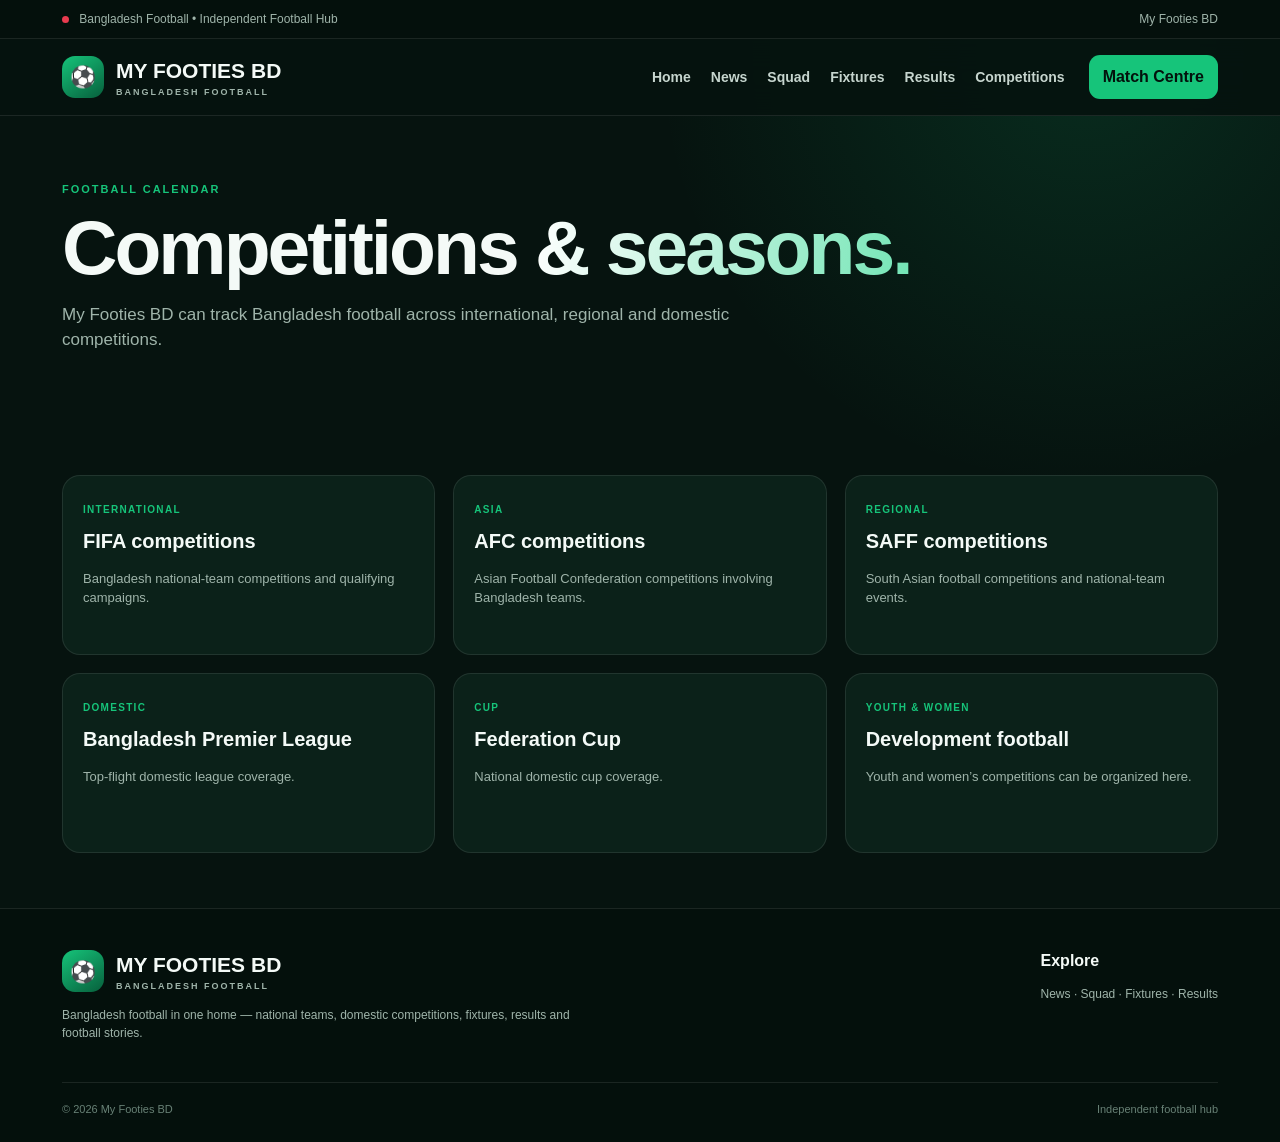
==== competitions.html @ de596341 "Add files via upload" ====
<!DOCTYPE html>
<html lang="en">
<head>
<meta charset="UTF-8">
<meta name="viewport" content="width=device-width, initial-scale=1.0">
<title>Competitions | My Footies BD</title>
<meta name="description" content="Bangladesh football competitions and seasons.">
<meta name="robots" content="index,follow,max-image-preview:large">
<link rel="canonical" href="https://myfootiesbd.github.io/">
<link rel="stylesheet" href="styles.css">
</head>
<body>
<div class="top"><div class="wrap topin"><span><i class="dot"></i> Bangladesh Football • Independent Football Hub</span><span>My Footies BD</span></div></div>
<header><div class="wrap nav">
<a class="logo" href="index.html"><span class="mark">⚽</span><span>MY FOOTIES BD<small>BANGLADESH FOOTBALL</small></span></a>
<nav class="navlinks"><a href="index.html">Home</a><a href="news.html">News</a><a href="squad.html">Squad</a><a href="fixtures.html">Fixtures</a><a href="results.html">Results</a><a href="competitions.html">Competitions</a></nav>
<a class="cta" href="fixtures.html">Match Centre</a>
</div></header>

<main><section class="hero"><div class="wrap"><div class="kicker">Football Calendar</div><h1>Competitions <span class="grad">& seasons.</span></h1><p>My Footies BD can track Bangladesh football across international, regional and domestic competitions.</p></div></section>
<section><div class="wrap"><div class="grid3">
<div class="card"><span class="tag">International</span><h3>FIFA competitions</h3><p>Bangladesh national-team competitions and qualifying campaigns.</p></div>
<div class="card"><span class="tag">Asia</span><h3>AFC competitions</h3><p>Asian Football Confederation competitions involving Bangladesh teams.</p></div>
<div class="card"><span class="tag">Regional</span><h3>SAFF competitions</h3><p>South Asian football competitions and national-team events.</p></div>
<div class="card"><span class="tag">Domestic</span><h3>Bangladesh Premier League</h3><p>Top-flight domestic league coverage.</p></div>
<div class="card"><span class="tag">Cup</span><h3>Federation Cup</h3><p>National domestic cup coverage.</p></div>
<div class="card"><span class="tag">Youth & Women</span><h3>Development football</h3><p>Youth and women’s competitions can be organized here.</p></div>
</div></div></section></main>

<footer><div class="wrap"><div class="foot"><div><div class="logo"><span class="mark">⚽</span><span>MY FOOTIES BD<small>BANGLADESH FOOTBALL</small></span></div><p>Bangladesh football in one home — national teams, domestic competitions, fixtures, results and football stories.</p></div><div><b>Explore</b><p><a href="news.html">News</a> · <a href="squad.html">Squad</a> · <a href="fixtures.html">Fixtures</a> · <a href="results.html">Results</a></p></div></div><div class="copy"><span>© 2026 My Footies BD</span><span>Independent football hub</span></div></div></footer>
</body></html>
---- styles.css ----
:root{--bg:#06130f;--panel:#0b2119;--text:#f4faf7;--muted:#9fb4aa;--green:#16c47a;--red:#e83b4f;--line:rgba(255,255,255,.09);--max:1200px}
*{box-sizing:border-box}html{scroll-behavior:smooth}body{margin:0;background:radial-gradient(circle at 85% 5%,rgba(22,196,122,.14),transparent 28%),var(--bg);color:var(--text);font-family:Inter,Segoe UI,Arial,sans-serif;line-height:1.5}a{color:inherit;text-decoration:none}.wrap{max-width:var(--max);margin:auto;padding:0 22px}
.top{border-bottom:1px solid var(--line);background:#04100c}.topin{height:38px;display:flex;align-items:center;justify-content:space-between;font-size:12px;color:var(--muted)}.dot{display:inline-block;width:7px;height:7px;border-radius:50%;background:var(--red);margin-right:7px}
header{position:sticky;top:0;z-index:20;background:rgba(6,19,15,.92);backdrop-filter:blur(16px);border-bottom:1px solid var(--line)}.nav{min-height:76px;display:flex;align-items:center;gap:24px}.logo{display:flex;align-items:center;gap:12px;font-weight:900;font-size:21px}.mark{width:42px;height:42px;border-radius:13px;background:linear-gradient(145deg,var(--green),#075f3c);display:grid;place-items:center}.logo small{display:block;color:var(--muted);font-size:9px;letter-spacing:2px}.navlinks{margin-left:auto;display:flex;gap:20px;color:#c6d5ce;font-size:14px;font-weight:700;flex-wrap:wrap}.navlinks a:hover{color:#fff}.cta{background:var(--green);color:#03120c;padding:10px 14px;border-radius:11px;font-weight:900}
.hero{padding:65px 0 50px}.hero h1{font-size:clamp(44px,6vw,78px);line-height:.97;letter-spacing:-3px;margin:12px 0 18px}.grad{background:linear-gradient(100deg,#fff,#73e5b5);-webkit-background-clip:text;background-clip:text;color:transparent}.kicker,.eyebrow{color:var(--green);font-size:11px;font-weight:900;letter-spacing:2px;text-transform:uppercase}.hero p{max-width:700px;color:var(--muted);font-size:17px}.buttons{display:flex;gap:12px;flex-wrap:wrap;margin-top:26px}.btn{display:inline-block;padding:12px 17px;border-radius:12px;border:1px solid var(--line);font-weight:800;background:#0d261d}.btn.primary{background:var(--green);color:#03120c;border-color:var(--green)}
.ticker{background:#0b2119;border-block:1px solid var(--line)}.tickin{display:flex;align-items:center;gap:14px;min-height:44px;font-size:13px}.breaking{background:var(--red);padding:6px 9px;border-radius:7px;font-size:10px;font-weight:900;letter-spacing:1px}.ticktext{color:#bcd0c6}
section{padding:55px 0}.sectionhead{display:flex;justify-content:space-between;align-items:end;margin-bottom:22px}.sectionhead h2{margin:4px 0 0;font-size:30px}.muted{color:var(--muted)}.grid3{display:grid;grid-template-columns:repeat(3,1fr);gap:18px}.grid2{display:grid;grid-template-columns:repeat(2,1fr);gap:18px}
.card,.panel{background:#0b2119;border:1px solid var(--line);border-radius:18px;padding:20px}.card{min-height:180px}.card h3{margin:6px 0 8px;font-size:20px}.card p{color:var(--muted);font-size:13px}.tag{display:inline-block;color:var(--green);font-size:10px;letter-spacing:1.3px;font-weight:900;text-transform:uppercase}
.tablewrap{overflow:auto;border:1px solid var(--line);border-radius:18px}.table{width:100%;border-collapse:collapse;min-width:650px;background:#0b2119}.table th,.table td{padding:14px 16px;text-align:left;border-bottom:1px solid var(--line);font-size:13px}.table th{color:#8fe9c1;font-size:10px;letter-spacing:1px;text-transform:uppercase}.table tr:last-child td{border-bottom:0}
.players{display:grid;grid-template-columns:repeat(4,1fr);gap:15px}.player{background:#0b2119;border:1px solid var(--line);border-radius:16px;padding:16px}.playerpic{height:150px;border-radius:12px;background:linear-gradient(145deg,#123e2d,#06150f);display:grid;place-items:center;font-size:48px;margin-bottom:12px}.player b{font-size:16px}.player small{display:block;color:var(--muted);margin-top:4px}
footer{padding:40px 0 25px;border-top:1px solid var(--line);background:#04100c}.foot{display:flex;justify-content:space-between;gap:30px}.foot p{color:var(--muted);font-size:12px;max-width:520px}.copy{margin-top:28px;padding-top:18px;border-top:1px solid var(--line);color:#688176;font-size:11px;display:flex;justify-content:space-between}
@media(max-width:850px){.navlinks{display:none}.grid3,.players{grid-template-columns:repeat(2,1fr)}.grid2{grid-template-columns:1fr}}
@media(max-width:560px){.wrap{padding:0 16px}.nav{min-height:67px}.logo{font-size:18px}.mark{width:37px;height:37px}.cta{display:none}.grid3,.players{grid-template-columns:1fr}.hero h1{letter-spacing:-2px;font-size:46px}.foot,.copy{flex-direction:column}}
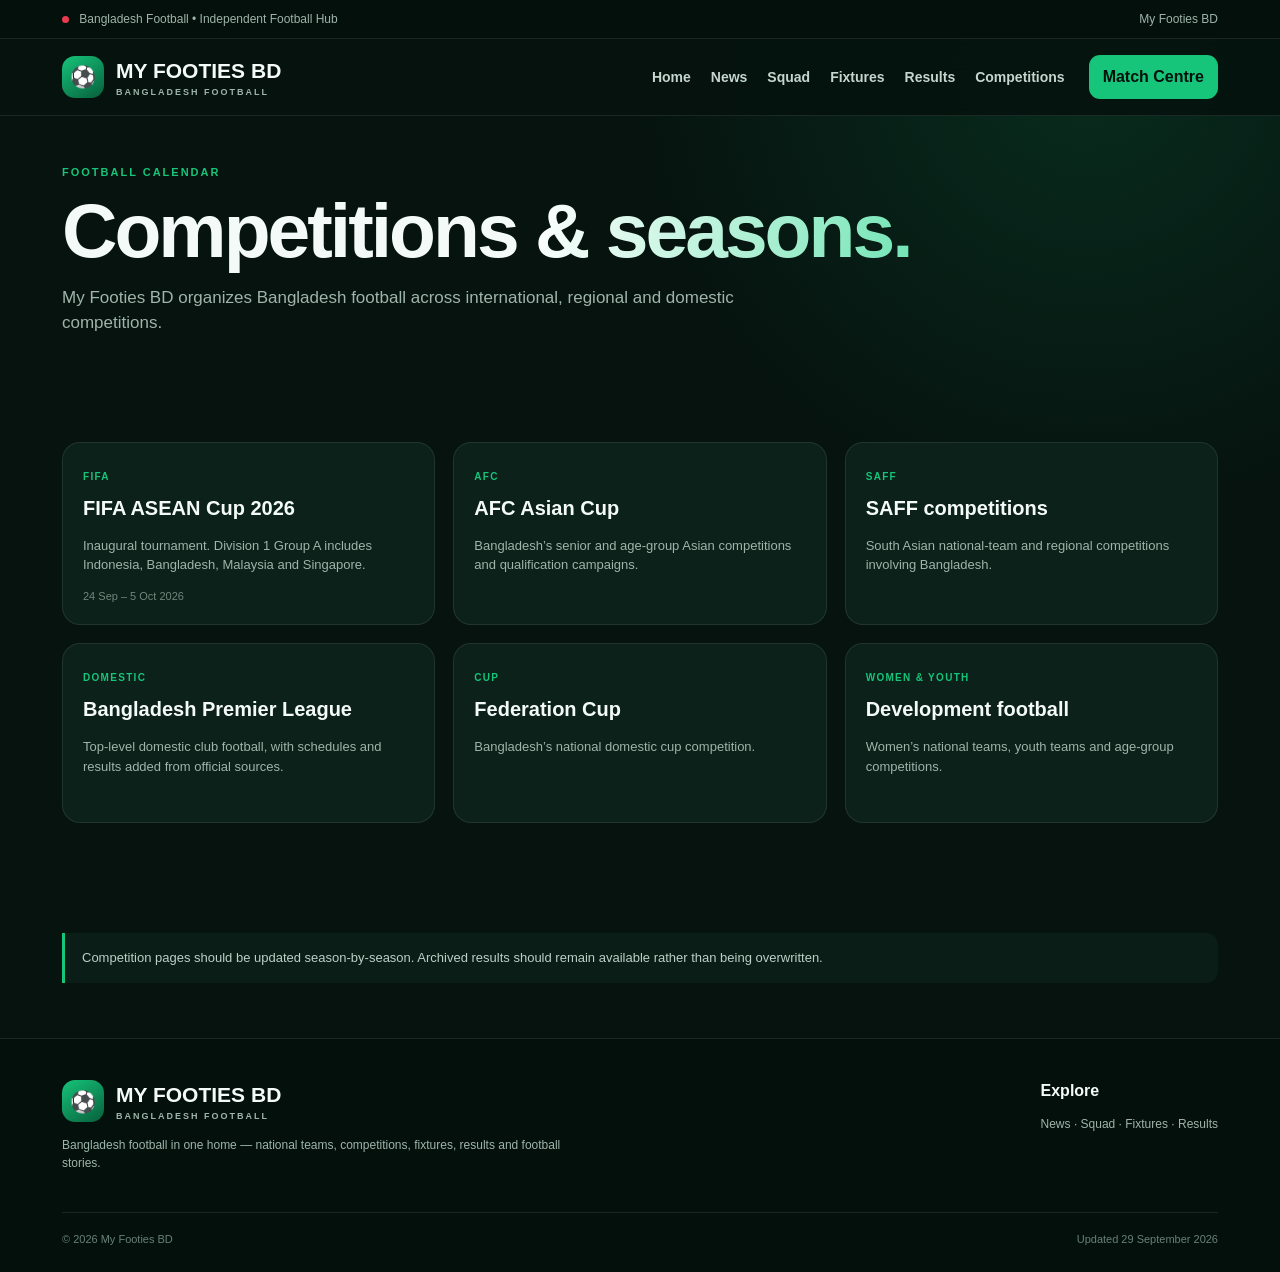
==== commit 850d2918: "Add files via upload" ====
--- a/competitions.html
+++ b/competitions.html
@@ -1,12 +1,12 @@
 <!DOCTYPE html>
 <html lang="en">
 <head>
-<meta charset="UTF-8">
-<meta name="viewport" content="width=device-width, initial-scale=1.0">
-<title>Competitions | My Footies BD</title>
-<meta name="description" content="Bangladesh football competitions and seasons.">
+<meta charset="UTF-8"><meta name="viewport" content="width=device-width,initial-scale=1">
+<title>Competitions | My Footies BD</title><meta name="description" content="FIFA, AFC, SAFF and Bangladesh domestic football competitions.">
 <meta name="robots" content="index,follow,max-image-preview:large">
 <link rel="canonical" href="https://myfootiesbd.github.io/">
+<meta property="og:title" content="Competitions | My Footies BD"><meta property="og:description" content="FIFA, AFC, SAFF and Bangladesh domestic football competitions.">
+<meta property="og:url" content="https://myfootiesbd.github.io/"><meta property="og:type" content="website">
 <link rel="stylesheet" href="styles.css">
 </head>
 <body>
@@ -17,15 +17,15 @@
 <a class="cta" href="fixtures.html">Match Centre</a>
 </div></header>
 
-<main><section class="hero"><div class="wrap"><div class="kicker">Football Calendar</div><h1>Competitions <span class="grad">& seasons.</span></h1><p>My Footies BD can track Bangladesh football across international, regional and domestic competitions.</p></div></section>
+<main><section class="hero compact"><div class="wrap"><div class="kicker">Football Calendar</div><h1>Competitions <span class="grad">& seasons.</span></h1><p>My Footies BD organizes Bangladesh football across international, regional and domestic competitions.</p></div></section>
 <section><div class="wrap"><div class="grid3">
-<div class="card"><span class="tag">International</span><h3>FIFA competitions</h3><p>Bangladesh national-team competitions and qualifying campaigns.</p></div>
-<div class="card"><span class="tag">Asia</span><h3>AFC competitions</h3><p>Asian Football Confederation competitions involving Bangladesh teams.</p></div>
-<div class="card"><span class="tag">Regional</span><h3>SAFF competitions</h3><p>South Asian football competitions and national-team events.</p></div>
-<div class="card"><span class="tag">Domestic</span><h3>Bangladesh Premier League</h3><p>Top-flight domestic league coverage.</p></div>
-<div class="card"><span class="tag">Cup</span><h3>Federation Cup</h3><p>National domestic cup coverage.</p></div>
-<div class="card"><span class="tag">Youth & Women</span><h3>Development football</h3><p>Youth and women’s competitions can be organized here.</p></div>
-</div></div></section></main>
-
-<footer><div class="wrap"><div class="foot"><div><div class="logo"><span class="mark">⚽</span><span>MY FOOTIES BD<small>BANGLADESH FOOTBALL</small></span></div><p>Bangladesh football in one home — national teams, domestic competitions, fixtures, results and football stories.</p></div><div><b>Explore</b><p><a href="news.html">News</a> · <a href="squad.html">Squad</a> · <a href="fixtures.html">Fixtures</a> · <a href="results.html">Results</a></p></div></div><div class="copy"><span>© 2026 My Footies BD</span><span>Independent football hub</span></div></div></footer>
+<div class="card"><span class="tag">FIFA</span><h3>FIFA ASEAN Cup 2026</h3><p>Inaugural tournament. Division 1 Group A includes Indonesia, Bangladesh, Malaysia and Singapore.</p><div class="source">24 Sep – 5 Oct 2026</div></div>
+<div class="card"><span class="tag">AFC</span><h3>AFC Asian Cup</h3><p>Bangladesh’s senior and age-group Asian competitions and qualification campaigns.</p></div>
+<div class="card"><span class="tag">SAFF</span><h3>SAFF competitions</h3><p>South Asian national-team and regional competitions involving Bangladesh.</p></div>
+<div class="card"><span class="tag">Domestic</span><h3>Bangladesh Premier League</h3><p>Top-level domestic club football, with schedules and results added from official sources.</p></div>
+<div class="card"><span class="tag">Cup</span><h3>Federation Cup</h3><p>Bangladesh’s national domestic cup competition.</p></div>
+<div class="card"><span class="tag">Women & Youth</span><h3>Development football</h3><p>Women’s national teams, youth teams and age-group competitions.</p></div>
+</div></div></section>
+<section><div class="wrap"><div class="notice">Competition pages should be updated season-by-season. Archived results should remain available rather than being overwritten.</div></div></section></main>
+<footer><div class="wrap"><div class="foot"><div><div class="logo"><span class="mark">⚽</span><span>MY FOOTIES BD<small>BANGLADESH FOOTBALL</small></span></div><p>Bangladesh football in one home — national teams, competitions, fixtures, results and football stories.</p></div><div><b>Explore</b><p><a href="news.html">News</a> · <a href="squad.html">Squad</a> · <a href="fixtures.html">Fixtures</a> · <a href="results.html">Results</a></p></div></div><div class="copy"><span>© 2026 My Footies BD</span><span>Updated 29 September 2026</span></div></div></footer>
 </body></html>
--- a/styles.css
+++ b/styles.css
@@ -12,3 +12,6 @@
 footer{padding:40px 0 25px;border-top:1px solid var(--line);background:#04100c}.foot{display:flex;justify-content:space-between;gap:30px}.foot p{color:var(--muted);font-size:12px;max-width:520px}.copy{margin-top:28px;padding-top:18px;border-top:1px solid var(--line);color:#688176;font-size:11px;display:flex;justify-content:space-between}
 @media(max-width:850px){.navlinks{display:none}.grid3,.players{grid-template-columns:repeat(2,1fr)}.grid2{grid-template-columns:1fr}}
 @media(max-width:560px){.wrap{padding:0 16px}.nav{min-height:67px}.logo{font-size:18px}.mark{width:37px;height:37px}.cta{display:none}.grid3,.players{grid-template-columns:1fr}.hero h1{letter-spacing:-2px;font-size:46px}.foot,.copy{flex-direction:column}}
+
+.hero.compact{padding:48px 0 34px}.source{font-size:11px;color:#71887e;margin-top:10px}.source a{text-decoration:underline}.score{font-size:28px;font-weight:900;letter-spacing:-1px}.win{color:#78e4b1}.loss{color:#ff8794}.upcoming{border:1px solid rgba(22,196,122,.3);background:linear-gradient(145deg,#0e2b20,#0b2119)}.matchmeta{display:flex;gap:14px;flex-wrap:wrap;color:var(--muted);font-size:12px}.newsdate{color:#71887e;font-size:11px;margin-top:12px}.pill{display:inline-block;border:1px solid var(--line);border-radius:999px;padding:5px 9px;color:#bcd0c6;font-size:10px;font-weight:800}.playerslist{display:grid;grid-template-columns:repeat(3,1fr);gap:12px}.person{padding:14px 15px;background:#0b2119;border:1px solid var(--line);border-radius:14px}.person b{display:block}.person small{color:var(--muted)}.notice{padding:15px 17px;border-left:3px solid var(--green);background:#0a1d16;border-radius:0 12px 12px 0;color:#bdd0c7;font-size:13px}
+@media(max-width:850px){.playerslist{grid-template-columns:repeat(2,1fr)}}@media(max-width:560px){.playerslist{grid-template-columns:1fr}}
